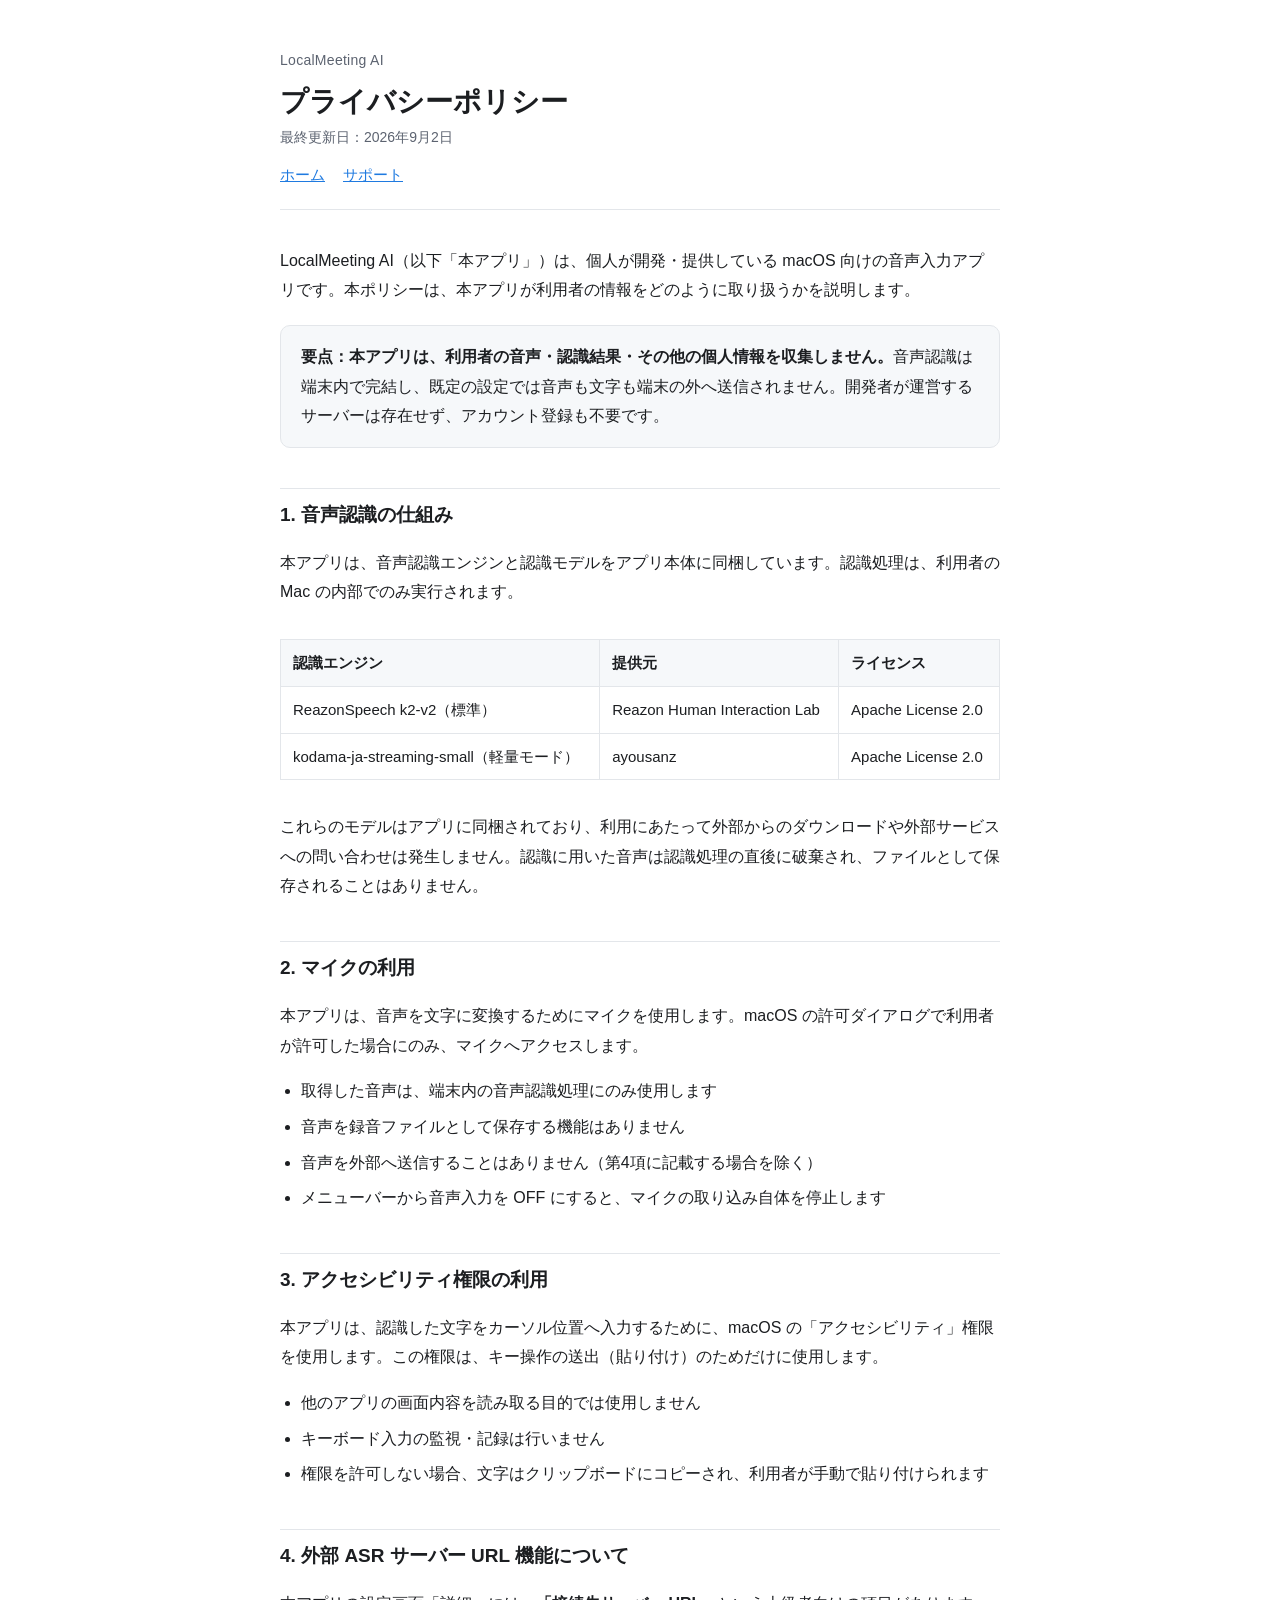
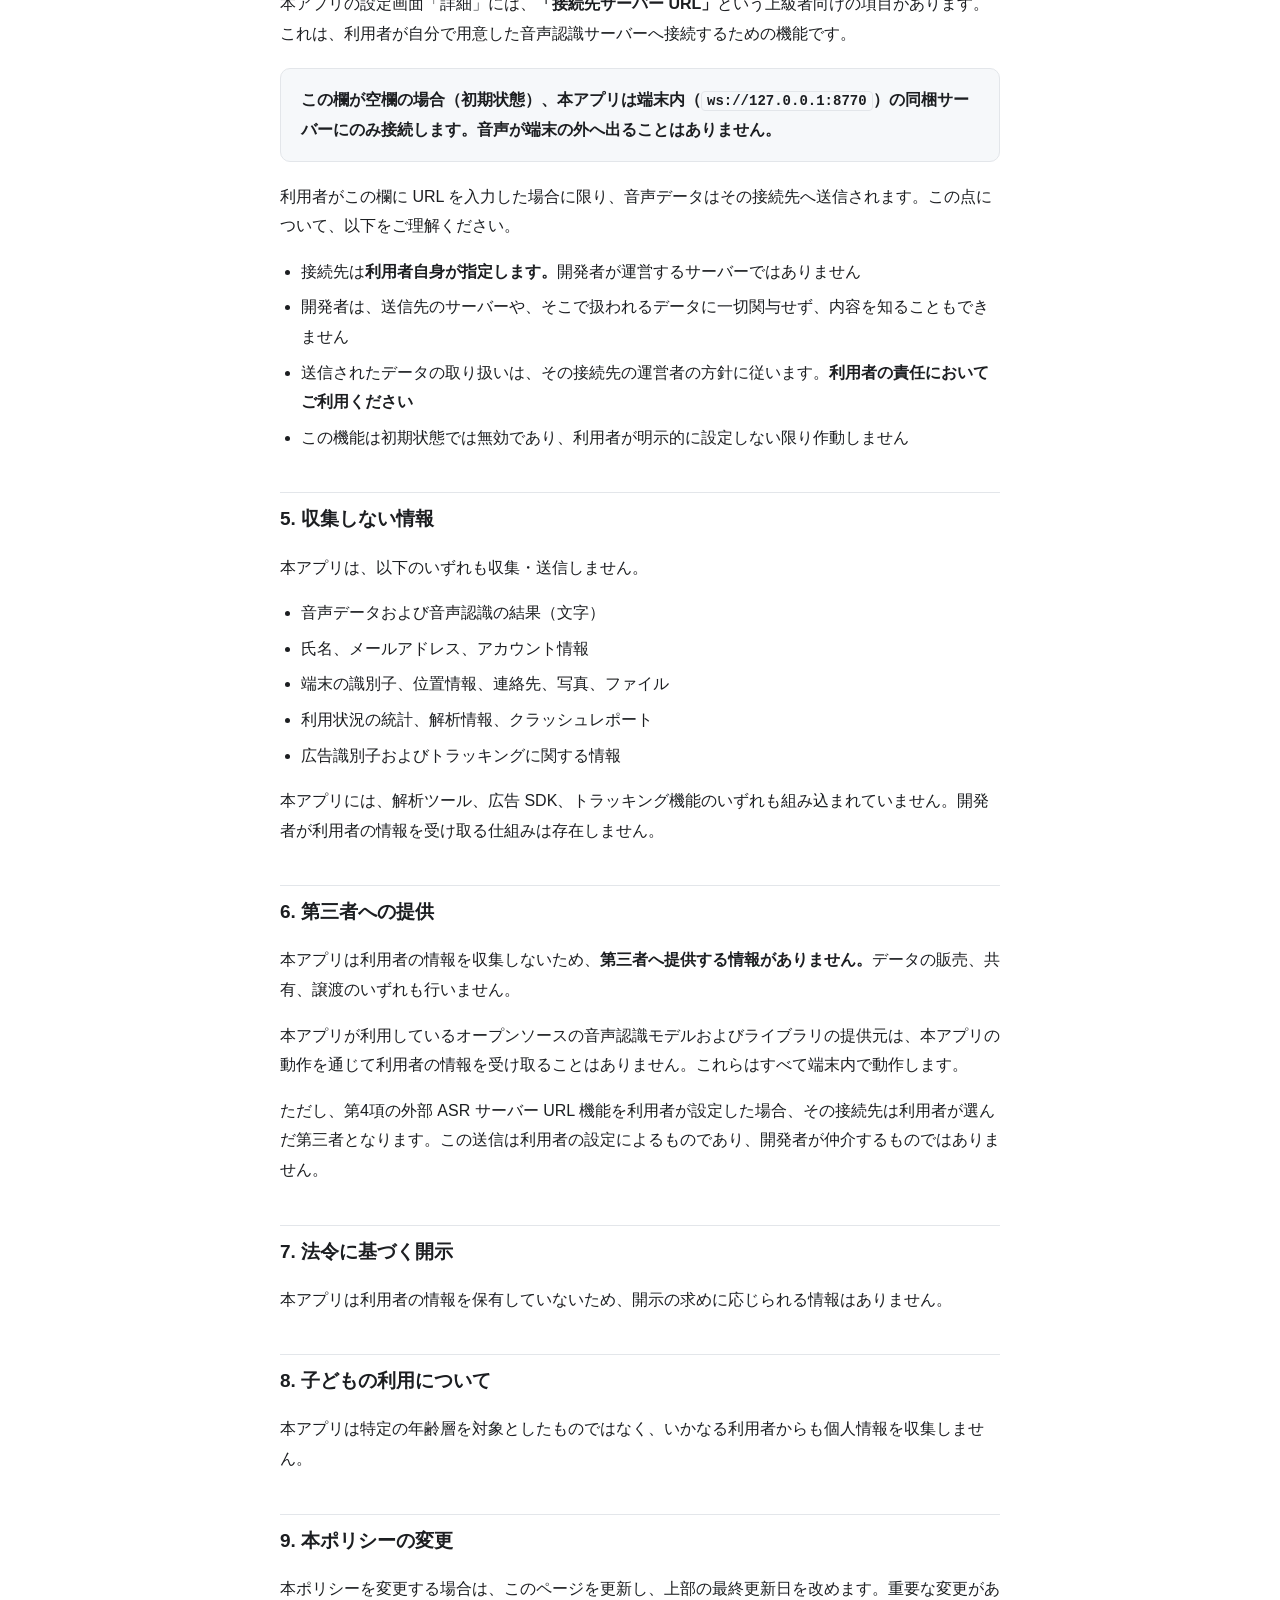
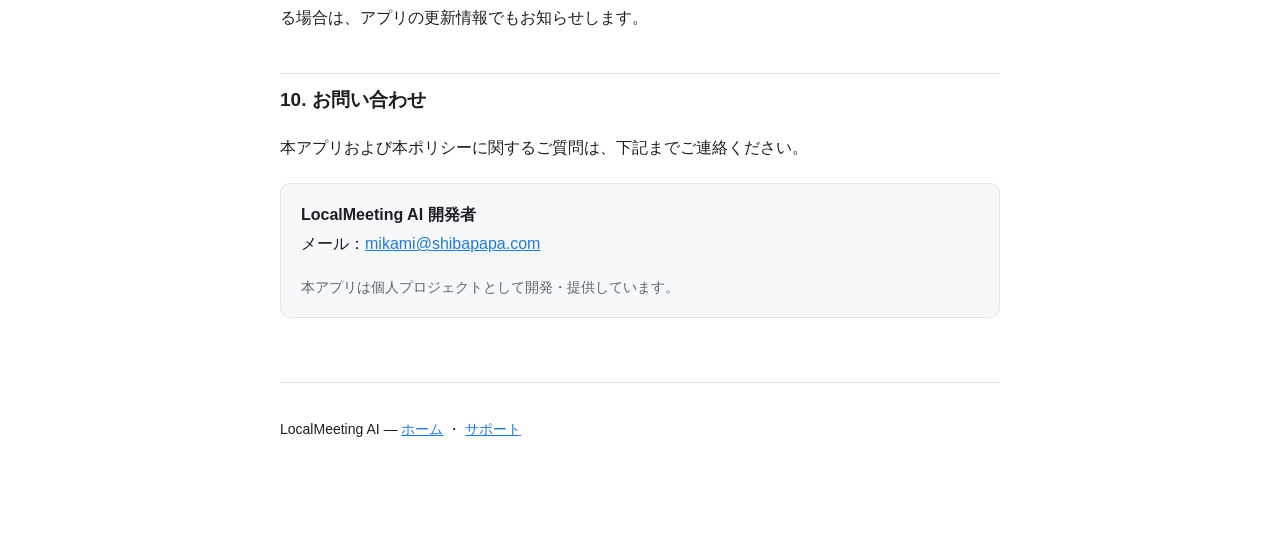
==== privacy/index.html @ c69d4c44 "Add privacy policy and support pages for LocalMeeting AI App Store 提出に必要な Privacy Policy と Support の" ====
<!doctype html>
<html lang="ja">
<head>
<meta charset="utf-8">
<meta name="viewport" content="width=device-width, initial-scale=1">
<title>プライバシーポリシー — LocalMeeting AI</title>
<meta name="description" content="LocalMeeting AI のプライバシーポリシー。音声認識はすべて端末内で完結し、音声も認識結果も外部へ送信しません。">
<link rel="stylesheet" href="../assets.css">
</head>
<body>
<div class="wrap">
<header>
  <div class="site">LocalMeeting AI</div>
  <h1>プライバシーポリシー</h1>
  <p class="meta">最終更新日：2026年9月2日</p>
  <nav><a href="../">ホーム</a><a href="../support/">サポート</a></nav>
</header>

<p>LocalMeeting AI（以下「本アプリ」）は、個人が開発・提供している macOS 向けの音声入力アプリです。本ポリシーは、本アプリが利用者の情報をどのように取り扱うかを説明します。</p>

<div class="card">
<p><strong>要点：本アプリは、利用者の音声・認識結果・その他の個人情報を収集しません。</strong>音声認識は端末内で完結し、既定の設定では音声も文字も端末の外へ送信されません。開発者が運営するサーバーは存在せず、アカウント登録も不要です。</p>
</div>

<h2>1. 音声認識の仕組み</h2>
<p>本アプリは、音声認識エンジンと認識モデルをアプリ本体に同梱しています。認識処理は、利用者の Mac の内部でのみ実行されます。</p>
<div class="tablewrap">
<table>
<tr><th>認識エンジン</th><th>提供元</th><th>ライセンス</th></tr>
<tr><td>ReazonSpeech k2-v2（標準）</td><td>Reazon Human Interaction Lab</td><td>Apache License 2.0</td></tr>
<tr><td>kodama-ja-streaming-small（軽量モード）</td><td>ayousanz</td><td>Apache License 2.0</td></tr>
</table>
</div>
<p>これらのモデルはアプリに同梱されており、利用にあたって外部からのダウンロードや外部サービスへの問い合わせは発生しません。認識に用いた音声は認識処理の直後に破棄され、ファイルとして保存されることはありません。</p>

<h2>2. マイクの利用</h2>
<p>本アプリは、音声を文字に変換するためにマイクを使用します。macOS の許可ダイアログで利用者が許可した場合にのみ、マイクへアクセスします。</p>
<ul>
  <li>取得した音声は、端末内の音声認識処理にのみ使用します</li>
  <li>音声を録音ファイルとして保存する機能はありません</li>
  <li>音声を外部へ送信することはありません（第4項に記載する場合を除く）</li>
  <li>メニューバーから音声入力を OFF にすると、マイクの取り込み自体を停止します</li>
</ul>

<h2>3. アクセシビリティ権限の利用</h2>
<p>本アプリは、認識した文字をカーソル位置へ入力するために、macOS の「アクセシビリティ」権限を使用します。この権限は、キー操作の送出（貼り付け）のためだけに使用します。</p>
<ul>
  <li>他のアプリの画面内容を読み取る目的では使用しません</li>
  <li>キーボード入力の監視・記録は行いません</li>
  <li>権限を許可しない場合、文字はクリップボードにコピーされ、利用者が手動で貼り付けられます</li>
</ul>

<h2>4. 外部 ASR サーバー URL 機能について</h2>
<p>本アプリの設定画面「詳細」には、<strong>「接続先サーバー URL」</strong>という上級者向けの項目があります。これは、利用者が自分で用意した音声認識サーバーへ接続するための機能です。</p>
<div class="card">
<p><strong>この欄が空欄の場合（初期状態）、本アプリは端末内（<code>ws://127.0.0.1:8770</code>）の同梱サーバーにのみ接続します。音声が端末の外へ出ることはありません。</strong></p>
</div>
<p>利用者がこの欄に URL を入力した場合に限り、音声データはその接続先へ送信されます。この点について、以下をご理解ください。</p>
<ul>
  <li>接続先は<strong>利用者自身が指定します。</strong>開発者が運営するサーバーではありません</li>
  <li>開発者は、送信先のサーバーや、そこで扱われるデータに一切関与せず、内容を知ることもできません</li>
  <li>送信されたデータの取り扱いは、その接続先の運営者の方針に従います。<strong>利用者の責任においてご利用ください</strong></li>
  <li>この機能は初期状態では無効であり、利用者が明示的に設定しない限り作動しません</li>
</ul>

<h2>5. 収集しない情報</h2>
<p>本アプリは、以下のいずれも収集・送信しません。</p>
<ul>
  <li>音声データおよび音声認識の結果（文字）</li>
  <li>氏名、メールアドレス、アカウント情報</li>
  <li>端末の識別子、位置情報、連絡先、写真、ファイル</li>
  <li>利用状況の統計、解析情報、クラッシュレポート</li>
  <li>広告識別子およびトラッキングに関する情報</li>
</ul>
<p>本アプリには、解析ツール、広告 SDK、トラッキング機能のいずれも組み込まれていません。開発者が利用者の情報を受け取る仕組みは存在しません。</p>

<h2>6. 第三者への提供</h2>
<p>本アプリは利用者の情報を収集しないため、<strong>第三者へ提供する情報がありません。</strong>データの販売、共有、譲渡のいずれも行いません。</p>
<p>本アプリが利用しているオープンソースの音声認識モデルおよびライブラリの提供元は、本アプリの動作を通じて利用者の情報を受け取ることはありません。これらはすべて端末内で動作します。</p>
<p>ただし、第4項の外部 ASR サーバー URL 機能を利用者が設定した場合、その接続先は利用者が選んだ第三者となります。この送信は利用者の設定によるものであり、開発者が仲介するものではありません。</p>

<h2>7. 法令に基づく開示</h2>
<p>本アプリは利用者の情報を保有していないため、開示の求めに応じられる情報はありません。</p>

<h2>8. 子どもの利用について</h2>
<p>本アプリは特定の年齢層を対象としたものではなく、いかなる利用者からも個人情報を収集しません。</p>

<h2>9. 本ポリシーの変更</h2>
<p>本ポリシーを変更する場合は、このページを更新し、上部の最終更新日を改めます。重要な変更がある場合は、アプリの更新情報でもお知らせします。</p>

<h2>10. お問い合わせ</h2>
<p>本アプリおよび本ポリシーに関するご質問は、下記までご連絡ください。</p>
<div class="card">
<p><strong>LocalMeeting AI 開発者</strong><br>
メール：<a href="mailto:mikami@shibapapa.com">mikami@shibapapa.com</a></p>
<p class="meta">本アプリは個人プロジェクトとして開発・提供しています。</p>
</div>

<footer>
  <p>LocalMeeting AI — <a href="../">ホーム</a> ・ <a href="../support/">サポート</a></p>
</footer>
</div>
</body>
</html>
---- assets.css ----
:root {
  --bg: #ffffff; --fg: #1c1e21; --muted: #5c6370;
  --line: #e3e6ea; --accent: #1f7ae0; --card: #f6f8fa;
}
@media (prefers-color-scheme: dark) {
  :root { --bg: #14161a; --fg: #e6e8eb; --muted: #a0a6b0;
          --line: #2a2e35; --accent: #6fb2ff; --card: #1c1f25; }
}
* { box-sizing: border-box; }
body {
  margin: 0; background: var(--bg); color: var(--fg);
  font-family: -apple-system, BlinkMacSystemFont, "Hiragino Sans",
    "Noto Sans JP", "Yu Gothic", sans-serif;
  line-height: 1.85; font-size: 16px;
}
.wrap { max-width: 760px; margin: 0 auto; padding: 48px 20px 96px; }
header { border-bottom: 1px solid var(--line); padding-bottom: 20px; margin-bottom: 36px; }
header .site { font-size: 14px; color: var(--muted); letter-spacing: .02em; }
h1 { font-size: 28px; line-height: 1.4; margin: 8px 0 4px; }
h2 { font-size: 19px; margin: 40px 0 12px; padding-top: 8px; border-top: 1px solid var(--line); }
h3 { font-size: 16px; margin: 24px 0 8px; }
p, li { color: var(--fg); }
.meta { color: var(--muted); font-size: 14px; margin: 0; }
a { color: var(--accent); }
ul { padding-left: 1.3em; }
li { margin: 6px 0; }
.card { background: var(--card); border: 1px solid var(--line);
        border-radius: 10px; padding: 16px 20px; margin: 20px 0; }
.card p:first-child { margin-top: 0; } .card p:last-child { margin-bottom: 0; }
table { border-collapse: collapse; width: 100%; margin: 16px 0; font-size: 15px; }
th, td { border: 1px solid var(--line); padding: 9px 12px; text-align: left; vertical-align: top; }
th { background: var(--card); font-weight: 600; }
.tablewrap { overflow-x: auto; }
nav { margin-top: 10px; font-size: 15px; }
nav a { margin-right: 18px; }
footer { margin-top: 64px; padding-top: 20px; border-top: 1px solid var(--line);
         color: var(--muted); font-size: 14px; }
code { background: var(--card); border: 1px solid var(--line);
       border-radius: 4px; padding: 1px 5px; font-size: 14px; }
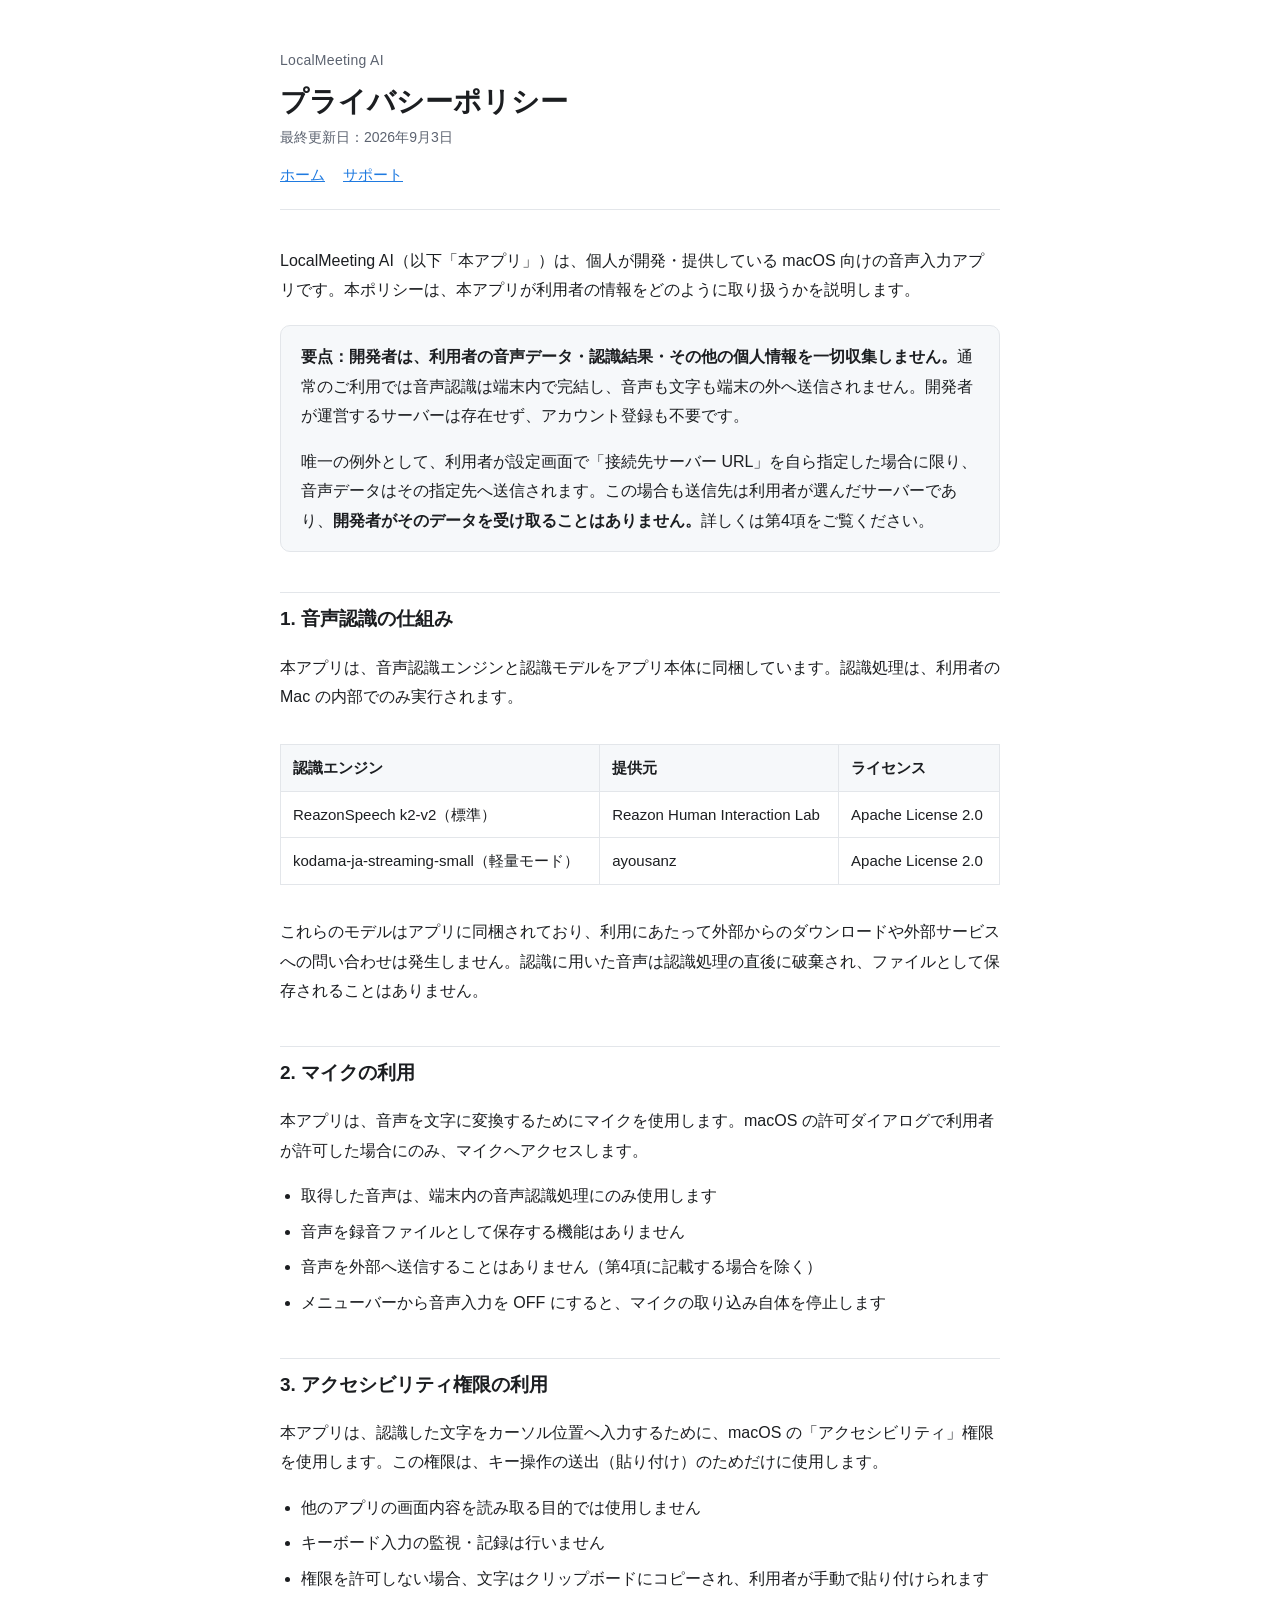
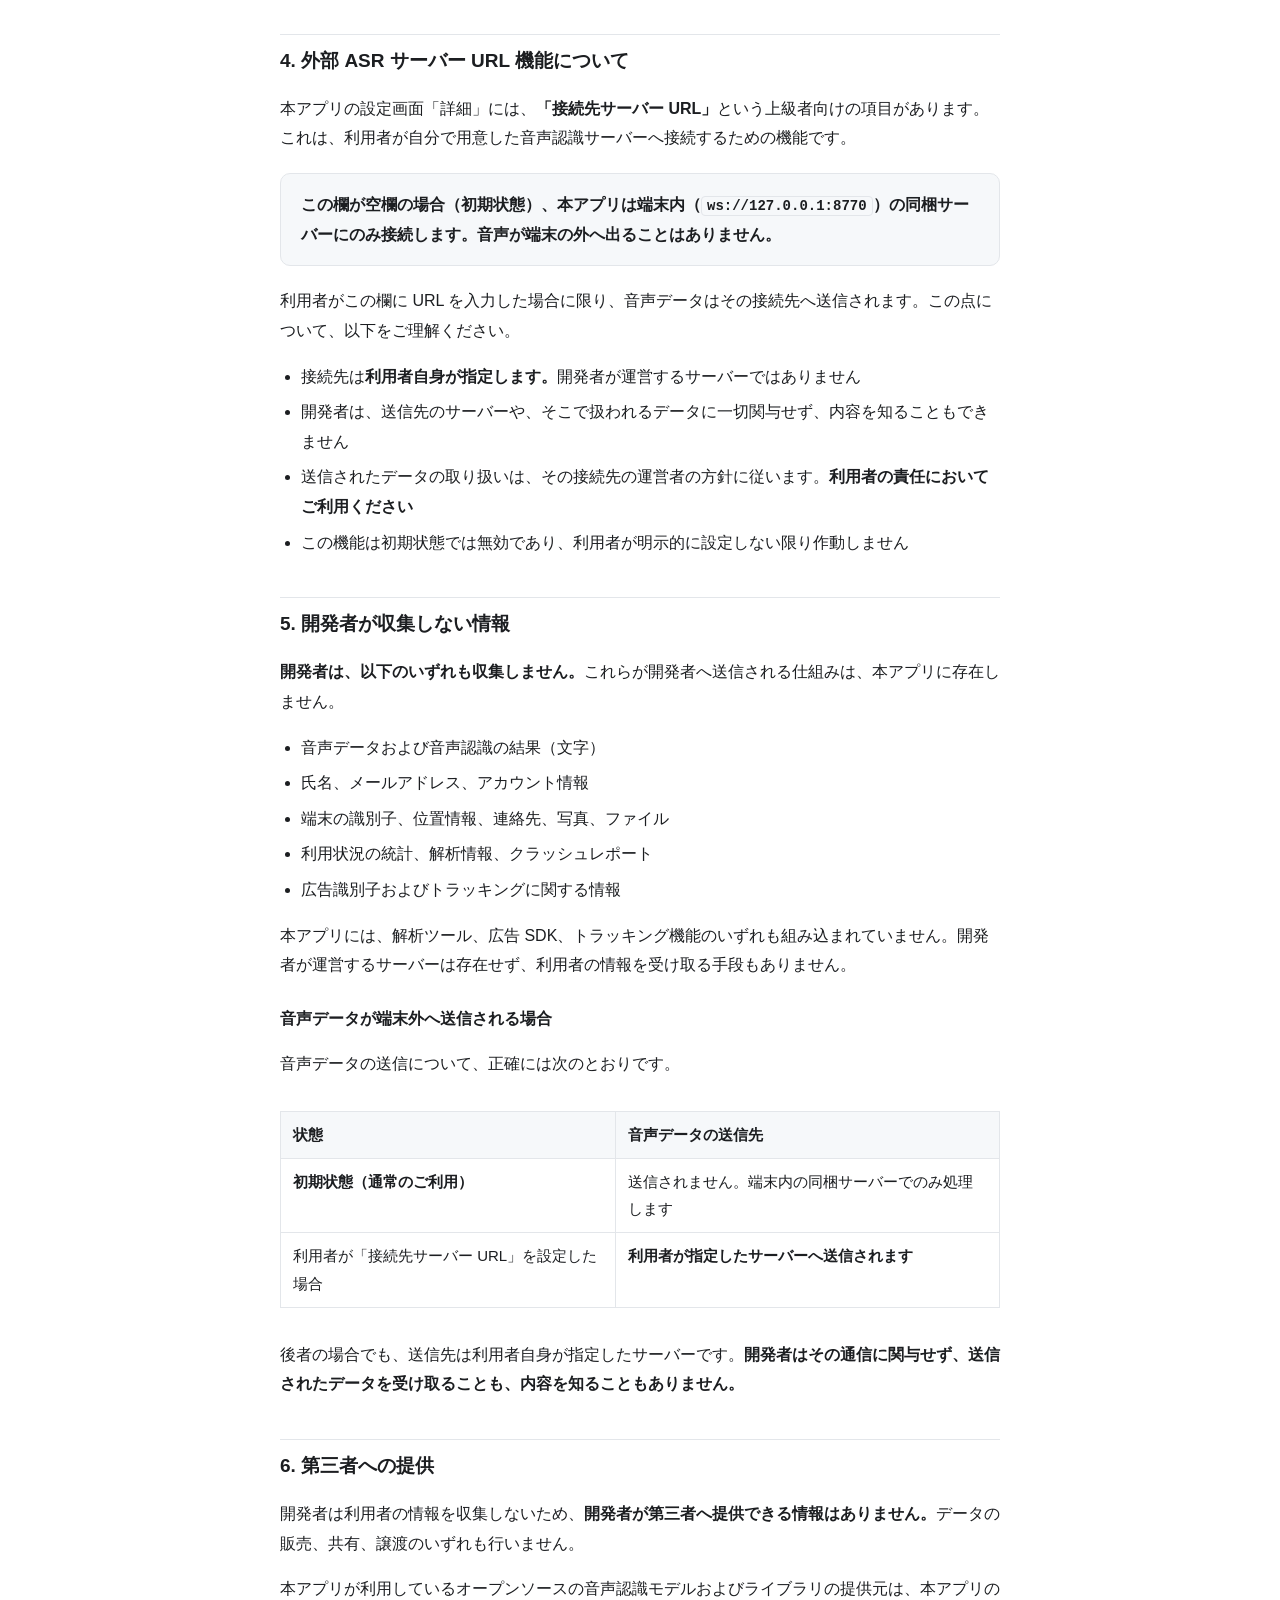
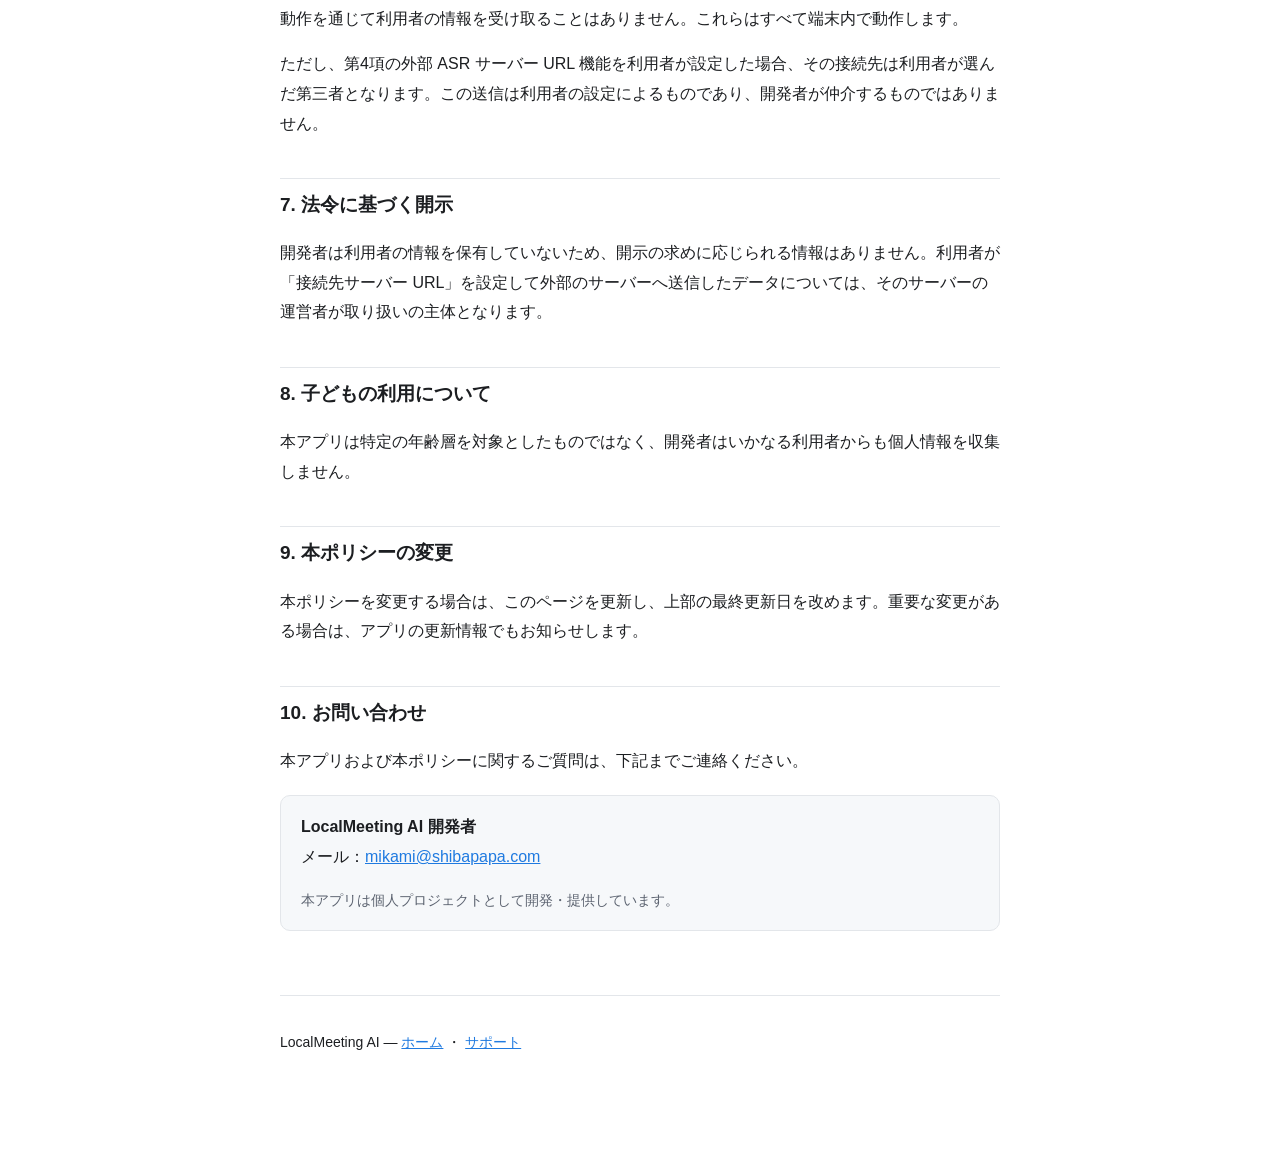
==== commit d2b64d59: "Clarify that audio leaves the device only when the user sets a server URL 無条件に「送信しません」と書いていたため、設定画面の" ====
--- a/privacy/index.html
+++ b/privacy/index.html
@@ -12,14 +12,15 @@
 <header>
   <div class="site">LocalMeeting AI</div>
   <h1>プライバシーポリシー</h1>
-  <p class="meta">最終更新日：2026年9月2日</p>
+  <p class="meta">最終更新日：2026年9月3日</p>
   <nav><a href="../">ホーム</a><a href="../support/">サポート</a></nav>
 </header>
 
 <p>LocalMeeting AI（以下「本アプリ」）は、個人が開発・提供している macOS 向けの音声入力アプリです。本ポリシーは、本アプリが利用者の情報をどのように取り扱うかを説明します。</p>
 
 <div class="card">
-<p><strong>要点：本アプリは、利用者の音声・認識結果・その他の個人情報を収集しません。</strong>音声認識は端末内で完結し、既定の設定では音声も文字も端末の外へ送信されません。開発者が運営するサーバーは存在せず、アカウント登録も不要です。</p>
+<p><strong>要点：開発者は、利用者の音声データ・認識結果・その他の個人情報を一切収集しません。</strong>通常のご利用では音声認識は端末内で完結し、音声も文字も端末の外へ送信されません。開発者が運営するサーバーは存在せず、アカウント登録も不要です。</p>
+<p>唯一の例外として、利用者が設定画面で「接続先サーバー URL」を自ら指定した場合に限り、音声データはその指定先へ送信されます。この場合も送信先は利用者が選んだサーバーであり、<strong>開発者がそのデータを受け取ることはありません。</strong>詳しくは第4項をご覧ください。</p>
 </div>
 
 <h2>1. 音声認識の仕組み</h2>
@@ -63,8 +64,8 @@
   <li>この機能は初期状態では無効であり、利用者が明示的に設定しない限り作動しません</li>
 </ul>
 
-<h2>5. 収集しない情報</h2>
-<p>本アプリは、以下のいずれも収集・送信しません。</p>
+<h2>5. 開発者が収集しない情報</h2>
+<p><strong>開発者は、以下のいずれも収集しません。</strong>これらが開発者へ送信される仕組みは、本アプリに存在しません。</p>
 <ul>
   <li>音声データおよび音声認識の結果（文字）</li>
   <li>氏名、メールアドレス、アカウント情報</li>
@@ -72,18 +73,29 @@
   <li>利用状況の統計、解析情報、クラッシュレポート</li>
   <li>広告識別子およびトラッキングに関する情報</li>
 </ul>
-<p>本アプリには、解析ツール、広告 SDK、トラッキング機能のいずれも組み込まれていません。開発者が利用者の情報を受け取る仕組みは存在しません。</p>
+<p>本アプリには、解析ツール、広告 SDK、トラッキング機能のいずれも組み込まれていません。開発者が運営するサーバーは存在せず、利用者の情報を受け取る手段もありません。</p>
+
+<h3>音声データが端末外へ送信される場合</h3>
+<p>音声データの送信について、正確には次のとおりです。</p>
+<div class="tablewrap">
+<table>
+<tr><th>状態</th><th>音声データの送信先</th></tr>
+<tr><td><strong>初期状態（通常のご利用）</strong></td><td>送信されません。端末内の同梱サーバーでのみ処理します</td></tr>
+<tr><td>利用者が「接続先サーバー URL」を設定した場合</td><td><strong>利用者が指定したサーバーへ送信されます</strong></td></tr>
+</table>
+</div>
+<p>後者の場合でも、送信先は利用者自身が指定したサーバーです。<strong>開発者はその通信に関与せず、送信されたデータを受け取ることも、内容を知ることもありません。</strong></p>
 
 <h2>6. 第三者への提供</h2>
-<p>本アプリは利用者の情報を収集しないため、<strong>第三者へ提供する情報がありません。</strong>データの販売、共有、譲渡のいずれも行いません。</p>
+<p>開発者は利用者の情報を収集しないため、<strong>開発者が第三者へ提供できる情報はありません。</strong>データの販売、共有、譲渡のいずれも行いません。</p>
 <p>本アプリが利用しているオープンソースの音声認識モデルおよびライブラリの提供元は、本アプリの動作を通じて利用者の情報を受け取ることはありません。これらはすべて端末内で動作します。</p>
 <p>ただし、第4項の外部 ASR サーバー URL 機能を利用者が設定した場合、その接続先は利用者が選んだ第三者となります。この送信は利用者の設定によるものであり、開発者が仲介するものではありません。</p>
 
 <h2>7. 法令に基づく開示</h2>
-<p>本アプリは利用者の情報を保有していないため、開示の求めに応じられる情報はありません。</p>
+<p>開発者は利用者の情報を保有していないため、開示の求めに応じられる情報はありません。利用者が「接続先サーバー URL」を設定して外部のサーバーへ送信したデータについては、そのサーバーの運営者が取り扱いの主体となります。</p>
 
 <h2>8. 子どもの利用について</h2>
-<p>本アプリは特定の年齢層を対象としたものではなく、いかなる利用者からも個人情報を収集しません。</p>
+<p>本アプリは特定の年齢層を対象としたものではなく、開発者はいかなる利用者からも個人情報を収集しません。</p>
 
 <h2>9. 本ポリシーの変更</h2>
 <p>本ポリシーを変更する場合は、このページを更新し、上部の最終更新日を改めます。重要な変更がある場合は、アプリの更新情報でもお知らせします。</p>
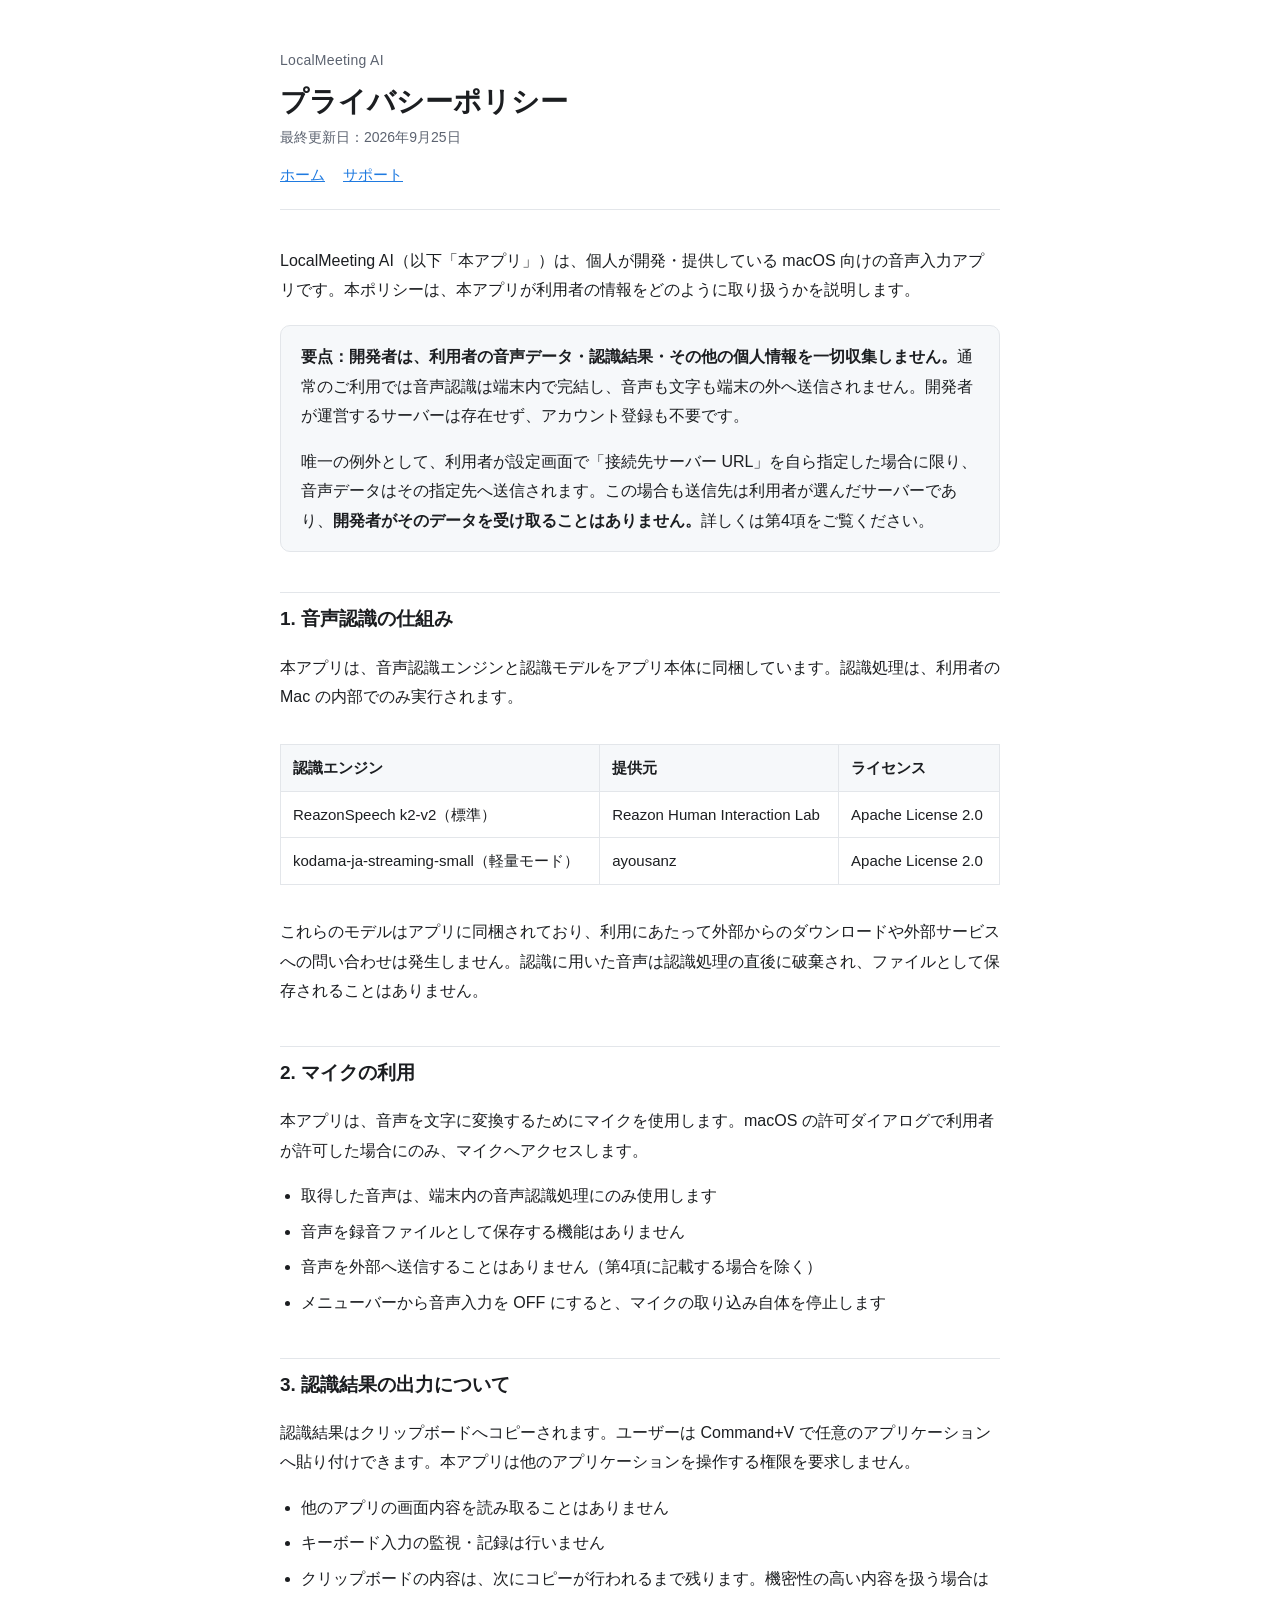
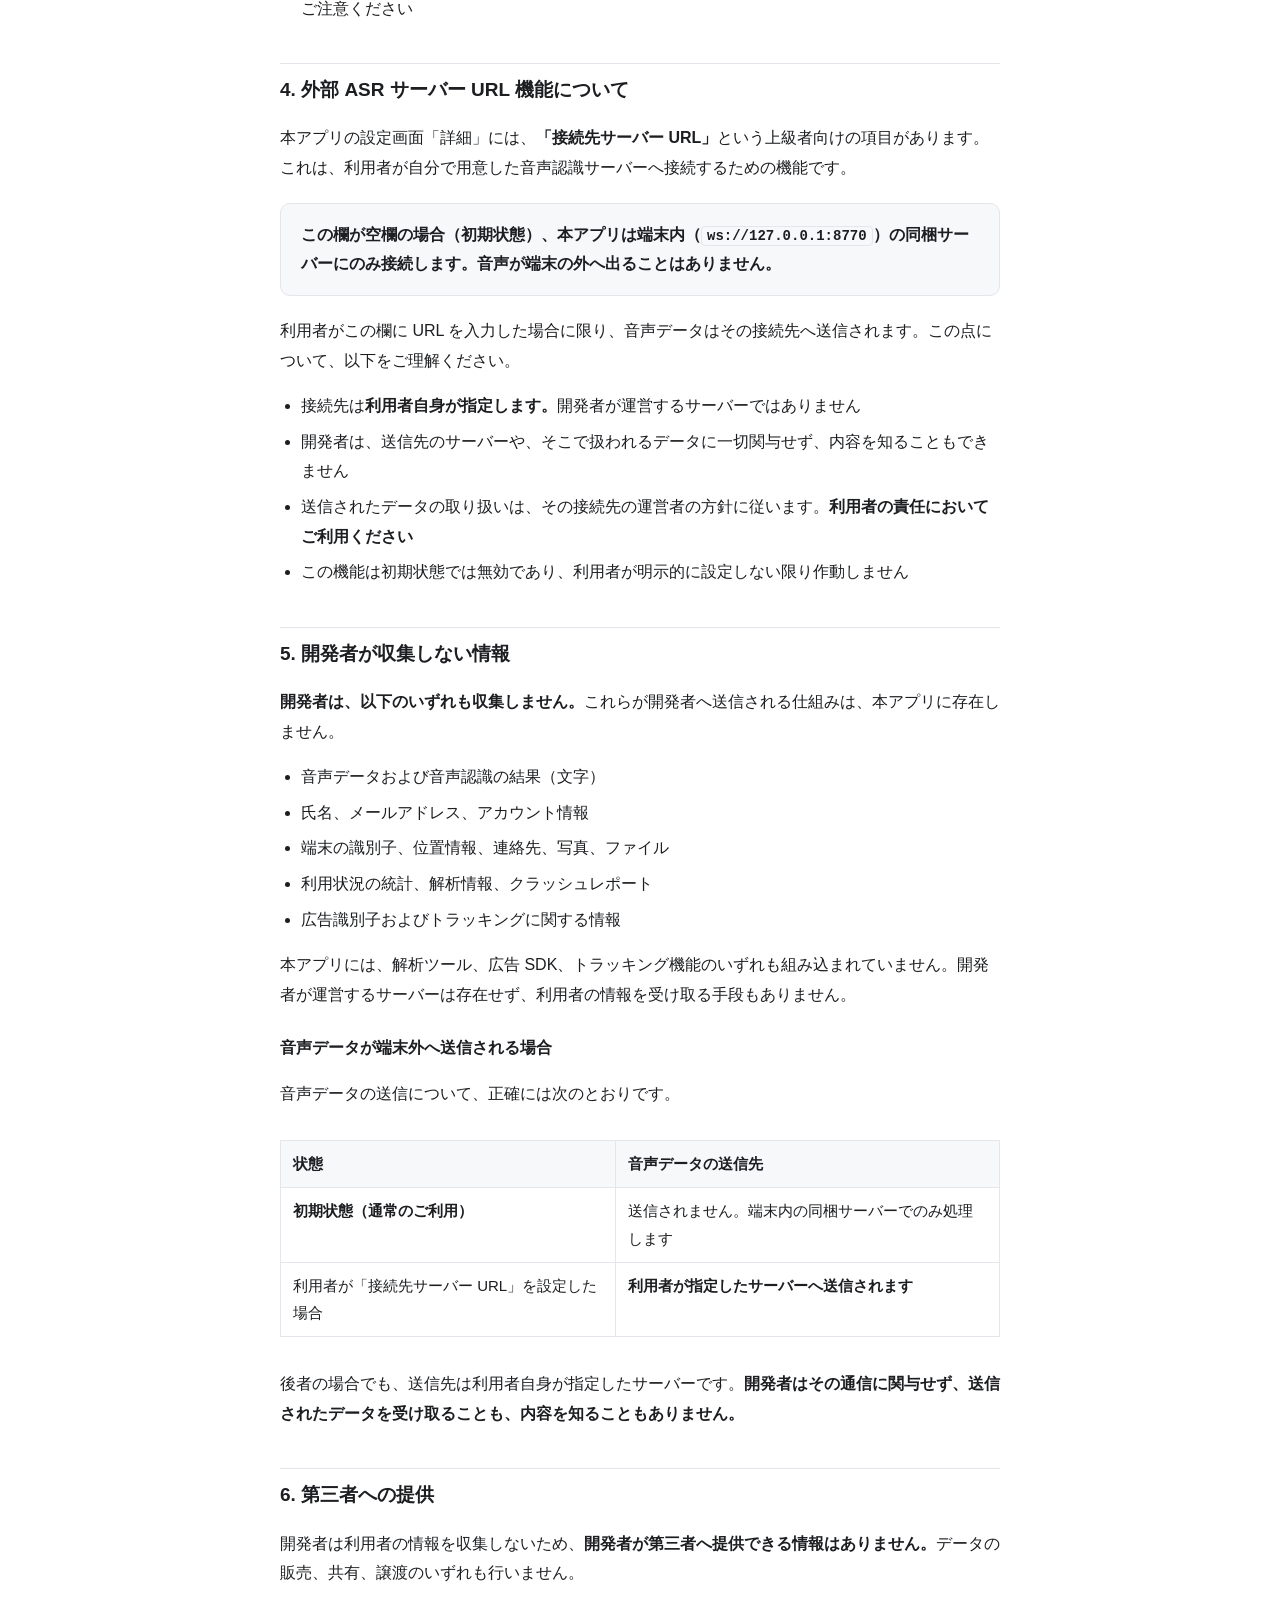
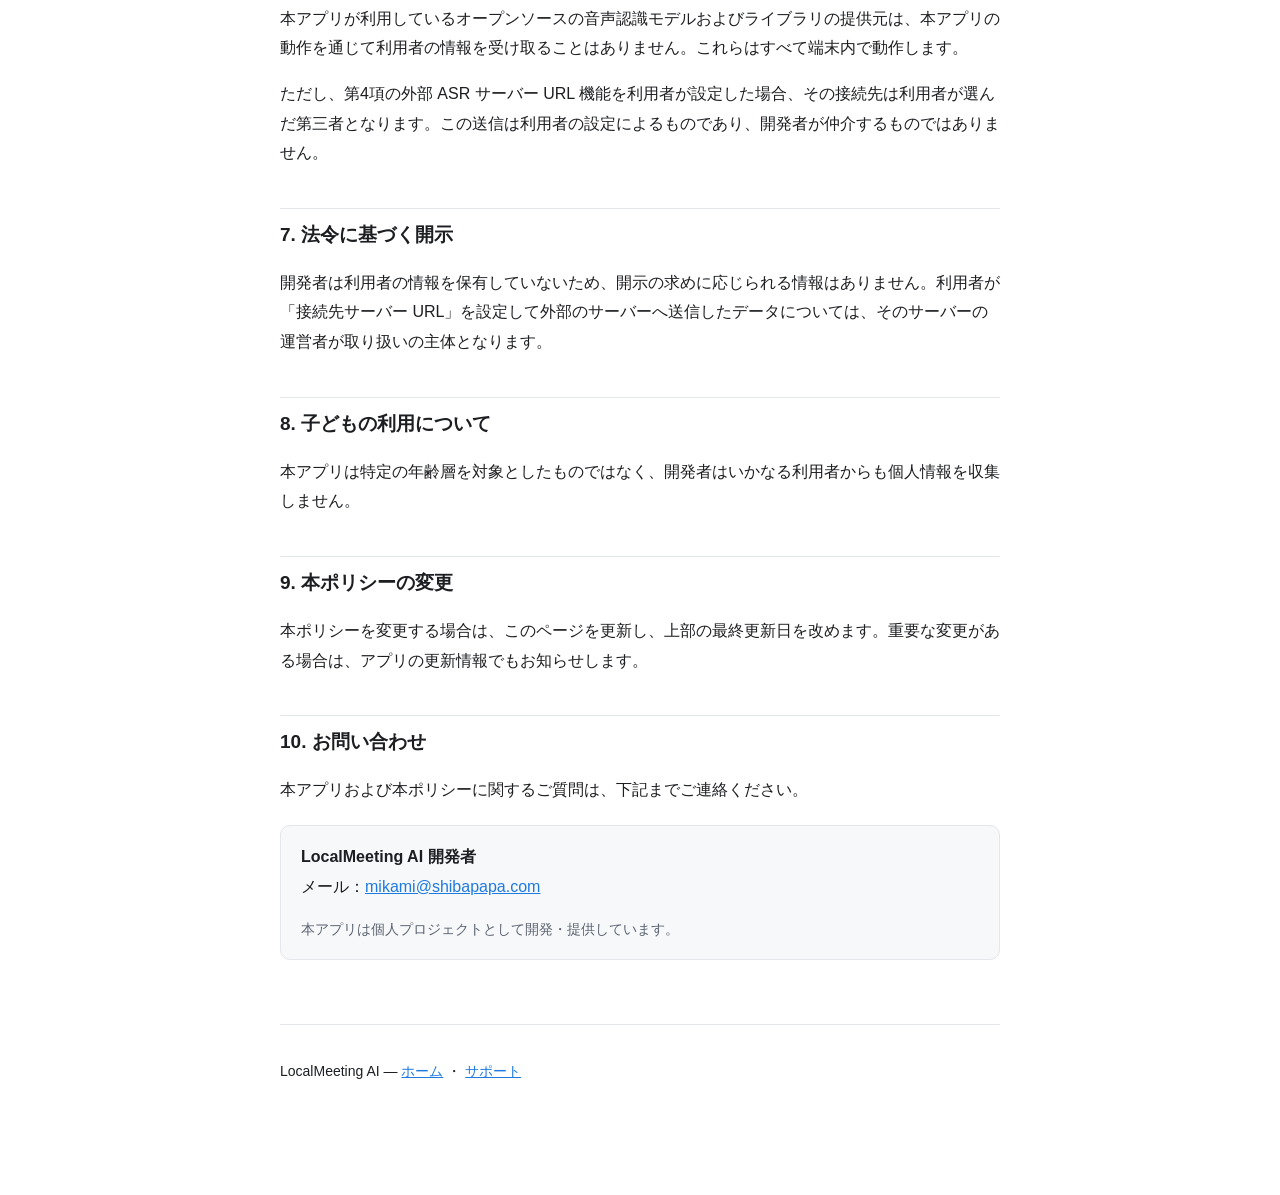
==== commit 9dc96231: "Describe the clipboard-based output and drop the Accessibility instructions Mac App Store 版は Guideli" ====
--- a/privacy/index.html
+++ b/privacy/index.html
@@ -12,7 +12,7 @@
 <header>
   <div class="site">LocalMeeting AI</div>
   <h1>プライバシーポリシー</h1>
-  <p class="meta">最終更新日：2026年9月3日</p>
+  <p class="meta">最終更新日：2026年9月25日</p>
   <nav><a href="../">ホーム</a><a href="../support/">サポート</a></nav>
 </header>
 
@@ -43,12 +43,12 @@
   <li>メニューバーから音声入力を OFF にすると、マイクの取り込み自体を停止します</li>
 </ul>
 
-<h2>3. アクセシビリティ権限の利用</h2>
-<p>本アプリは、認識した文字をカーソル位置へ入力するために、macOS の「アクセシビリティ」権限を使用します。この権限は、キー操作の送出（貼り付け）のためだけに使用します。</p>
+<h2>3. 認識結果の出力について</h2>
+<p>認識結果はクリップボードへコピーされます。ユーザーは Command+V で任意のアプリケーションへ貼り付けできます。本アプリは他のアプリケーションを操作する権限を要求しません。</p>
 <ul>
-  <li>他のアプリの画面内容を読み取る目的では使用しません</li>
+  <li>他のアプリの画面内容を読み取ることはありません</li>
   <li>キーボード入力の監視・記録は行いません</li>
-  <li>権限を許可しない場合、文字はクリップボードにコピーされ、利用者が手動で貼り付けられます</li>
+  <li>クリップボードの内容は、次にコピーが行われるまで残ります。機密性の高い内容を扱う場合はご注意ください</li>
 </ul>
 
 <h2>4. 外部 ASR サーバー URL 機能について</h2>
